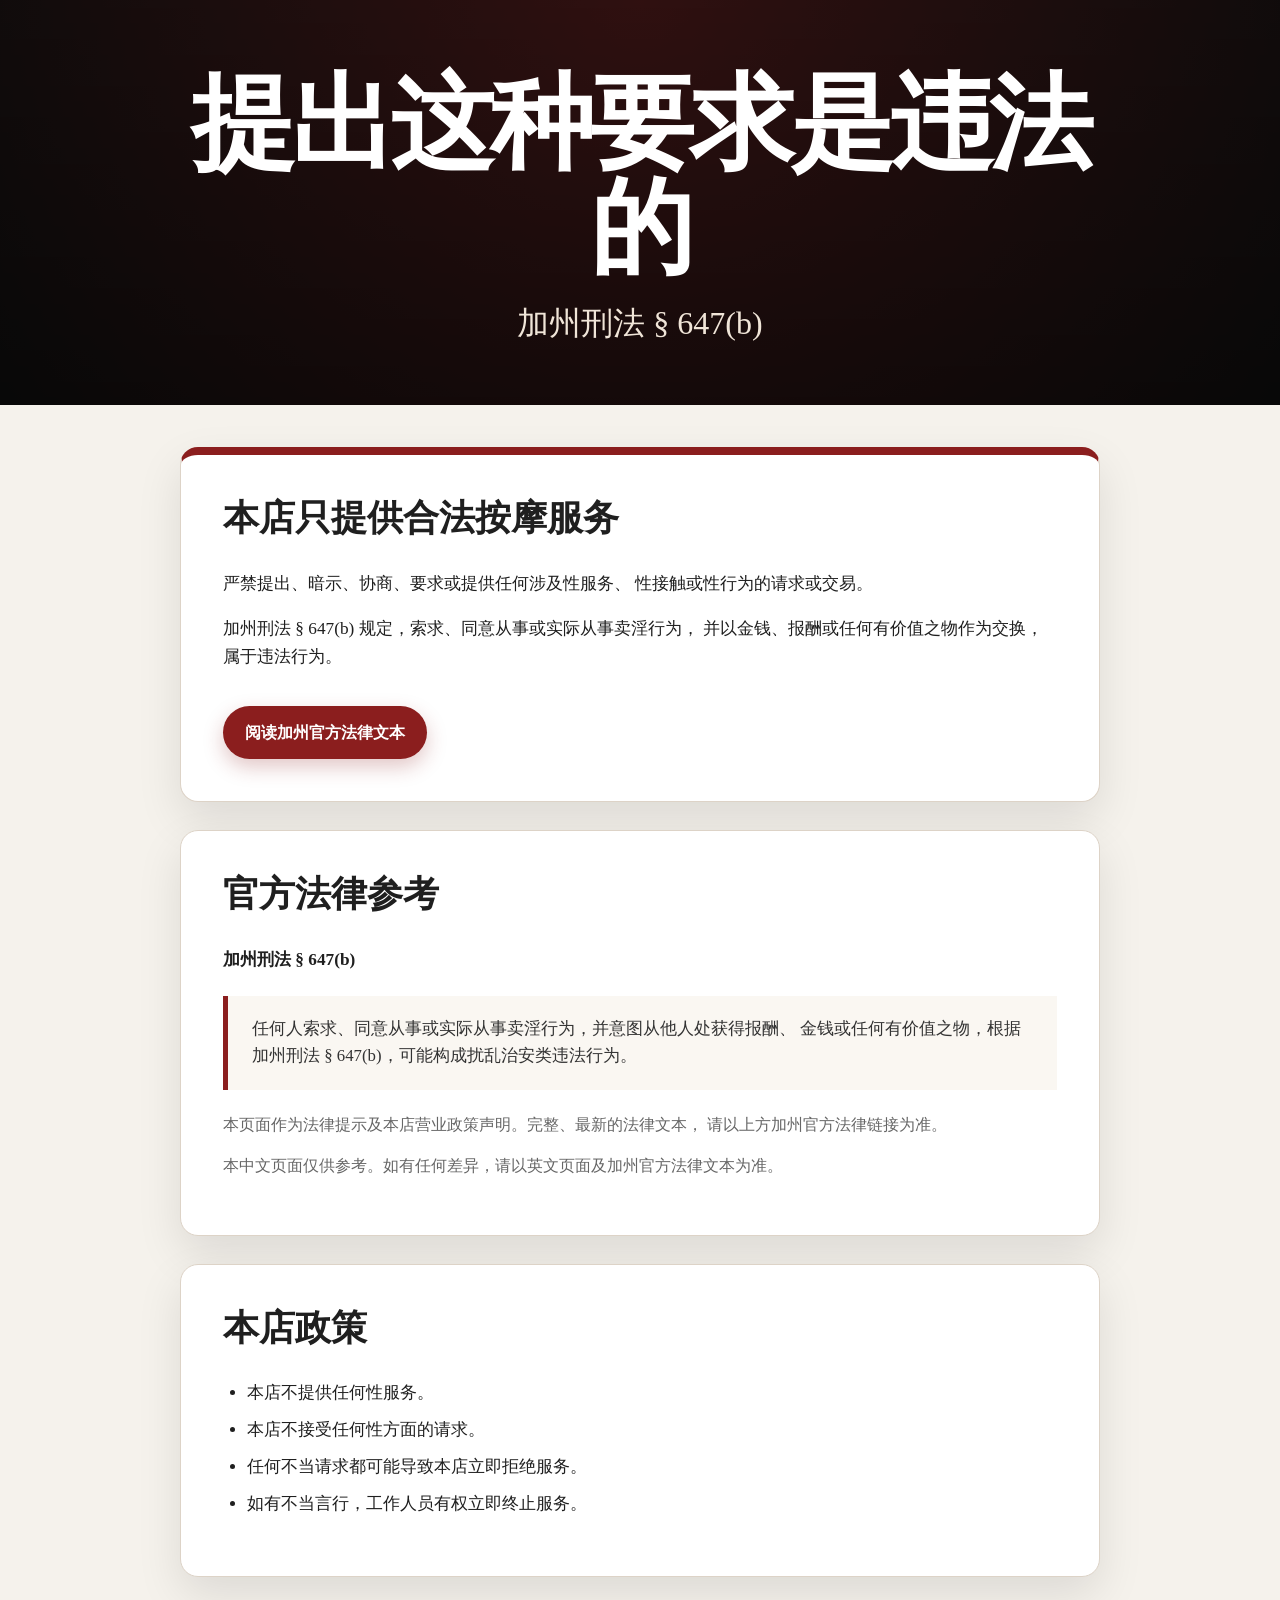
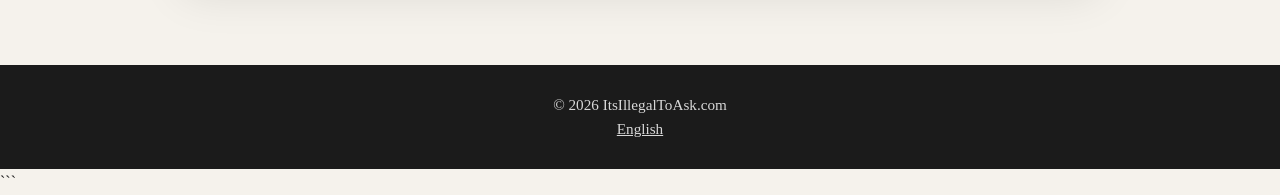
==== mandarin.html @ 175e4d66 "Added Mandarin Page" ====
<!DOCTYPE html>
<html lang="zh-CN">
<head>
  <meta charset="UTF-8" />
  <meta name="viewport" content="width=device-width, initial-scale=1.0" />

  <title>提出这种要求是违法的 | 加州刑法 § 647(b)</title>

  <meta
    name="description"
    content="加州刑法 647(b) 法律提示：卖淫嫖娼、招嫖或相关性服务请求属于违法行为。本店只提供合法的按摩服务。"
  />

  <link rel="stylesheet" href="/assets/css/style.css" />
</head>

<body>
<header class="site-header">
  <div class="container">
    <h1>提出这种要求是违法的</h1>
    <p class="subtitle">加州刑法 § 647(b)</p>
  </div>
</header>

  <main class="container">
    <section class="notice-card">
      <h2>本店只提供合法按摩服务</h2>

      <p>
        严禁提出、暗示、协商、要求或提供任何涉及性服务、
        性接触或性行为的请求或交易。
      </p>

      <p>
        加州刑法 § 647(b) 规定，索求、同意从事或实际从事卖淫行为，
        并以金钱、报酬或任何有价值之物作为交换，属于违法行为。
      </p>

      <a
        class="button"
        href="https://leginfo.legislature.ca.gov/faces/codes_displaySection.xhtml?lawCode=PEN&sectionNum=647"
        target="_blank"
        rel="noopener noreferrer"
      >
        阅读加州官方法律文本
      </a>
    </section>

    <section class="law-box">
      <h2>官方法律参考</h2>

      <p>
        <strong>加州刑法 § 647(b)</strong>
      </p>

      <blockquote>
        任何人索求、同意从事或实际从事卖淫行为，并意图从他人处获得报酬、
        金钱或任何有价值之物，根据加州刑法 § 647(b)，可能构成扰乱治安类违法行为。
      </blockquote>

      <p class="note">
        本页面作为法律提示及本店营业政策声明。完整、最新的法律文本，
        请以上方加州官方法律链接为准。
      </p>

      <p class="note">
        本中文页面仅供参考。如有任何差异，请以英文页面及加州官方法律文本为准。
      </p>
    </section>

    <section class="policy">
      <h2>本店政策</h2>

      <ul>
        <li>本店不提供任何性服务。</li>
        <li>本店不接受任何性方面的请求。</li>
        <li>任何不当请求都可能导致本店立即拒绝服务。</li>
        <li>如有不当言行，工作人员有权立即终止服务。</li>
      </ul>
    </section>
  </main>

  <footer class="site-footer">
    <div class="container">
      <p>&copy; <span id="year"></span> ItsIllegalToAsk.com</p>
      <p><a href="/" style="color: inherit;">English</a></p>
    </div>
  </footer>

  <script>
    document.getElementById("year").textContent = new Date().getFullYear();
  </script>
</body>
</html>
```
---- assets/css/style.css ----
:root {
  --bg: #f5f2ec;
  --text: #1f1f1f;
  --muted: #666;
  --card: #ffffff;
  --accent: #8b1e1e;
  --accent-dark: #651313;
  --border: #ddd3c7;
  --shadow: 0 18px 45px rgba(0, 0, 0, 0.10);
}

* {
  box-sizing: border-box;
}

body {
  margin: 0;
  font-family: Georgia, "Times New Roman", serif;
  background: var(--bg);
  color: var(--text);
  line-height: 1.6;
}

.container {
  width: min(920px, calc(100% - 32px));
  margin: 0 auto;
}

.site-header {
  padding: 72px 0 56px;
  background:
    linear-gradient(rgba(0, 0, 0, 0.62), rgba(0, 0, 0, 0.72)),
    radial-gradient(circle at top, #7d2a2a, #1c1c1c);
  color: white;
  text-align: center;
}

.eyebrow {
  margin: 0 0 12px;
  color: #e6d6c3;
  text-transform: uppercase;
  letter-spacing: 0.14em;
  font-size: 0.82rem;
  font-weight: bold;
}

h1 {
  margin: 0;
  font-size: clamp(3rem, 10vw, 6.5rem);
  line-height: 1;
  letter-spacing: -0.04em;
}

.subtitle {
  margin: 18px 0 0;
  font-size: clamp(1.25rem, 3vw, 2rem);
  color: #f0e5d8;
}

main {
  padding: 42px 0 60px;
}

.notice-card,
.law-box,
.policy {
  background: var(--card);
  border: 1px solid var(--border);
  border-radius: 18px;
  padding: clamp(24px, 5vw, 42px);
  margin-bottom: 28px;
  box-shadow: var(--shadow);
}

.notice-card {
  border-top: 8px solid var(--accent);
}

h2 {
  margin-top: 0;
  font-size: clamp(1.6rem, 4vw, 2.25rem);
  line-height: 1.2;
}

p {
  font-size: 1.08rem;
}

.button {
  display: inline-block;
  margin-top: 18px;
  padding: 14px 22px;
  background: var(--accent);
  color: white;
  text-decoration: none;
  border-radius: 999px;
  font-weight: bold;
  font-family: Arial, Helvetica, sans-serif;
  box-shadow: 0 8px 20px rgba(139, 30, 30, 0.25);
}

.button:hover,
.button:focus {
  background: var(--accent-dark);
}

blockquote {
  margin: 22px 0;
  padding: 20px 24px;
  border-left: 5px solid var(--accent);
  background: #faf7f2;
  color: #333;
  font-size: 1.05rem;
}

.note {
  color: var(--muted);
  font-size: 0.98rem;
}

ul {
  padding-left: 24px;
}

li {
  margin-bottom: 10px;
  font-size: 1.05rem;
}

.site-footer {
  padding: 28px 0;
  color: #d8d8d8;
  background: #1b1b1b;
  text-align: center;
}

.site-footer p {
  margin: 0;
  font-size: 0.95rem;
}

@media (max-width: 600px) {
  .site-header {
    padding: 54px 0 42px;
  }

  main {
    padding-top: 28px;
  }

  .notice-card,
  .law-box,
  .policy {
    border-radius: 14px;
  }

  .button {
    width: 100%;
    text-align: center;
  }
}
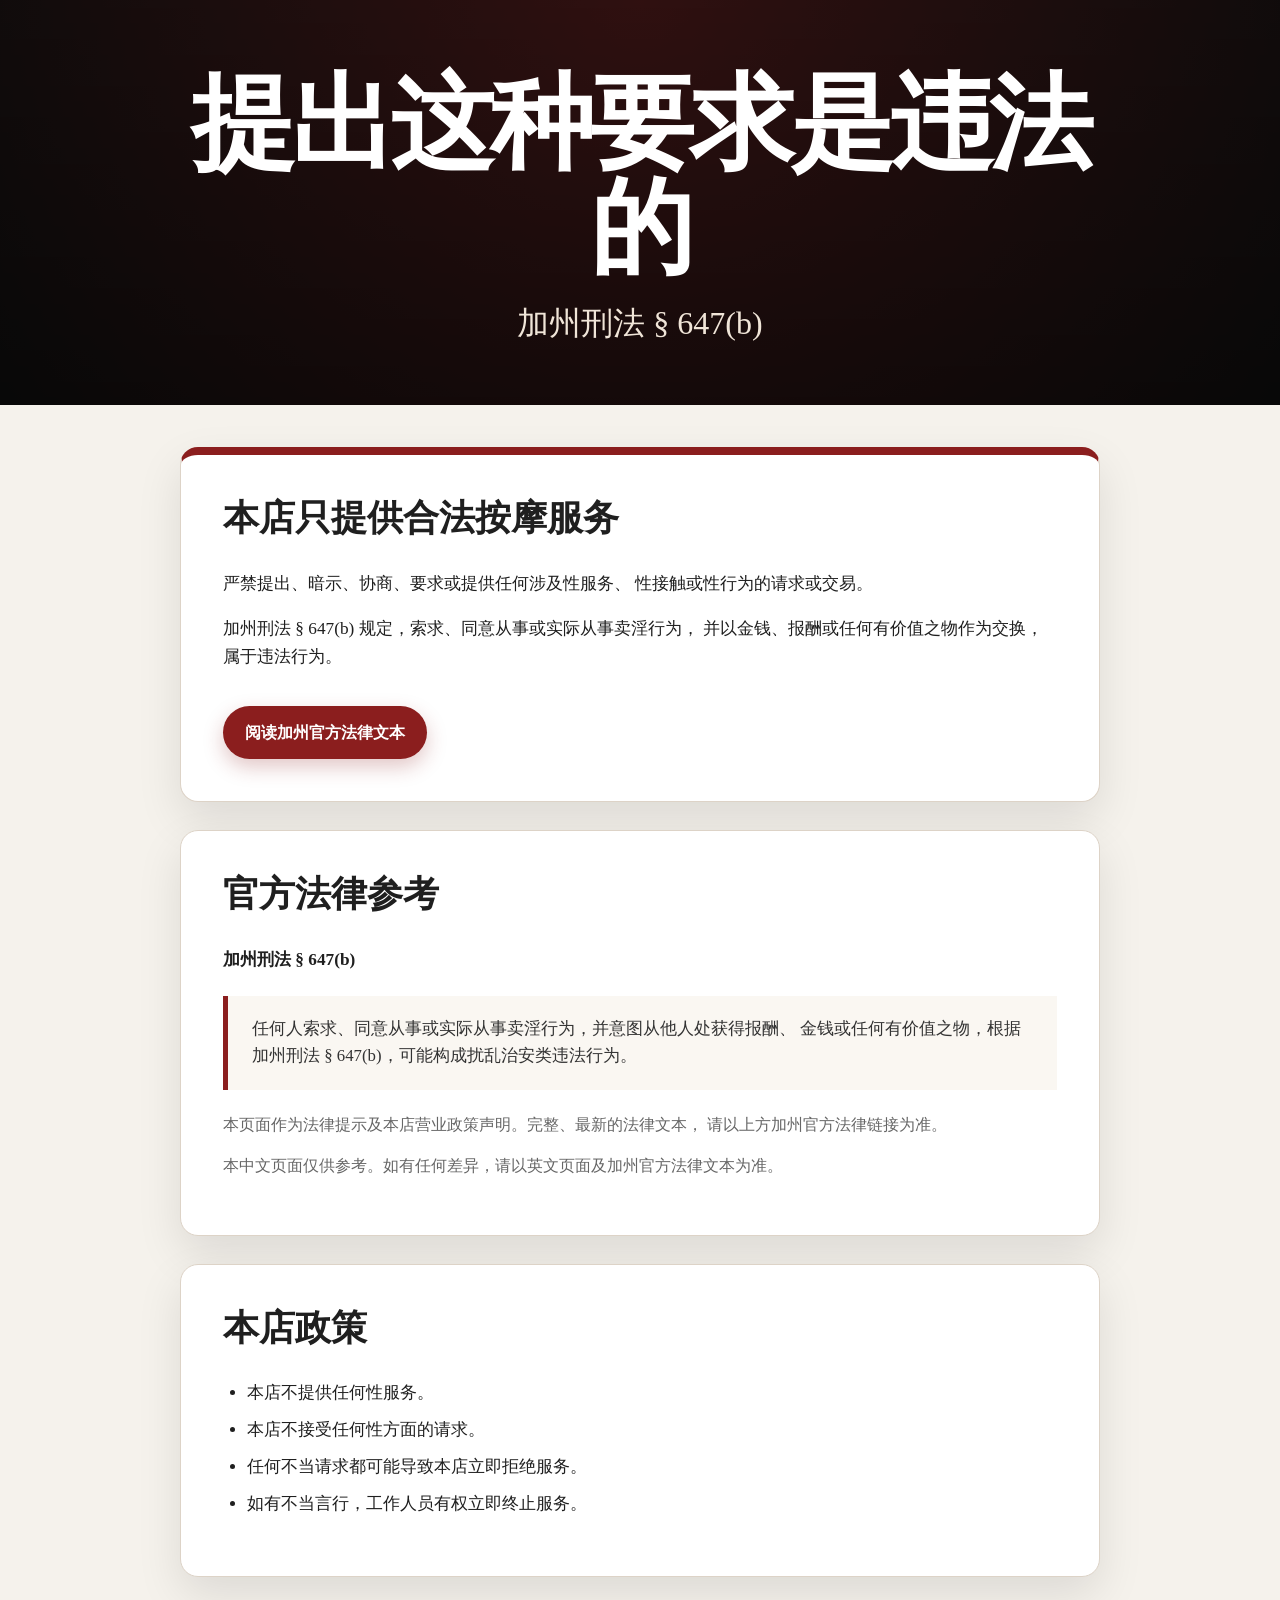
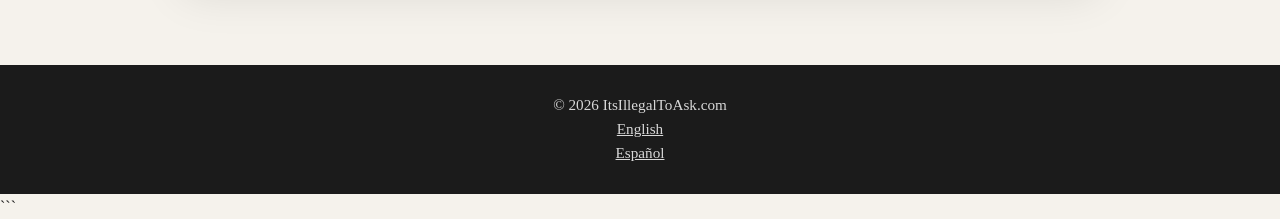
==== commit f5512564: "added spanish page" ====
--- a/mandarin.html
+++ b/mandarin.html
@@ -84,6 +84,7 @@
     <div class="container">
       <p>&copy; <span id="year"></span> ItsIllegalToAsk.com</p>
       <p><a href="/" style="color: inherit;">English</a></p>
+     <p><a href="espanol.html" style="color: inherit;">Español</a></p>
     </div>
   </footer>
 
